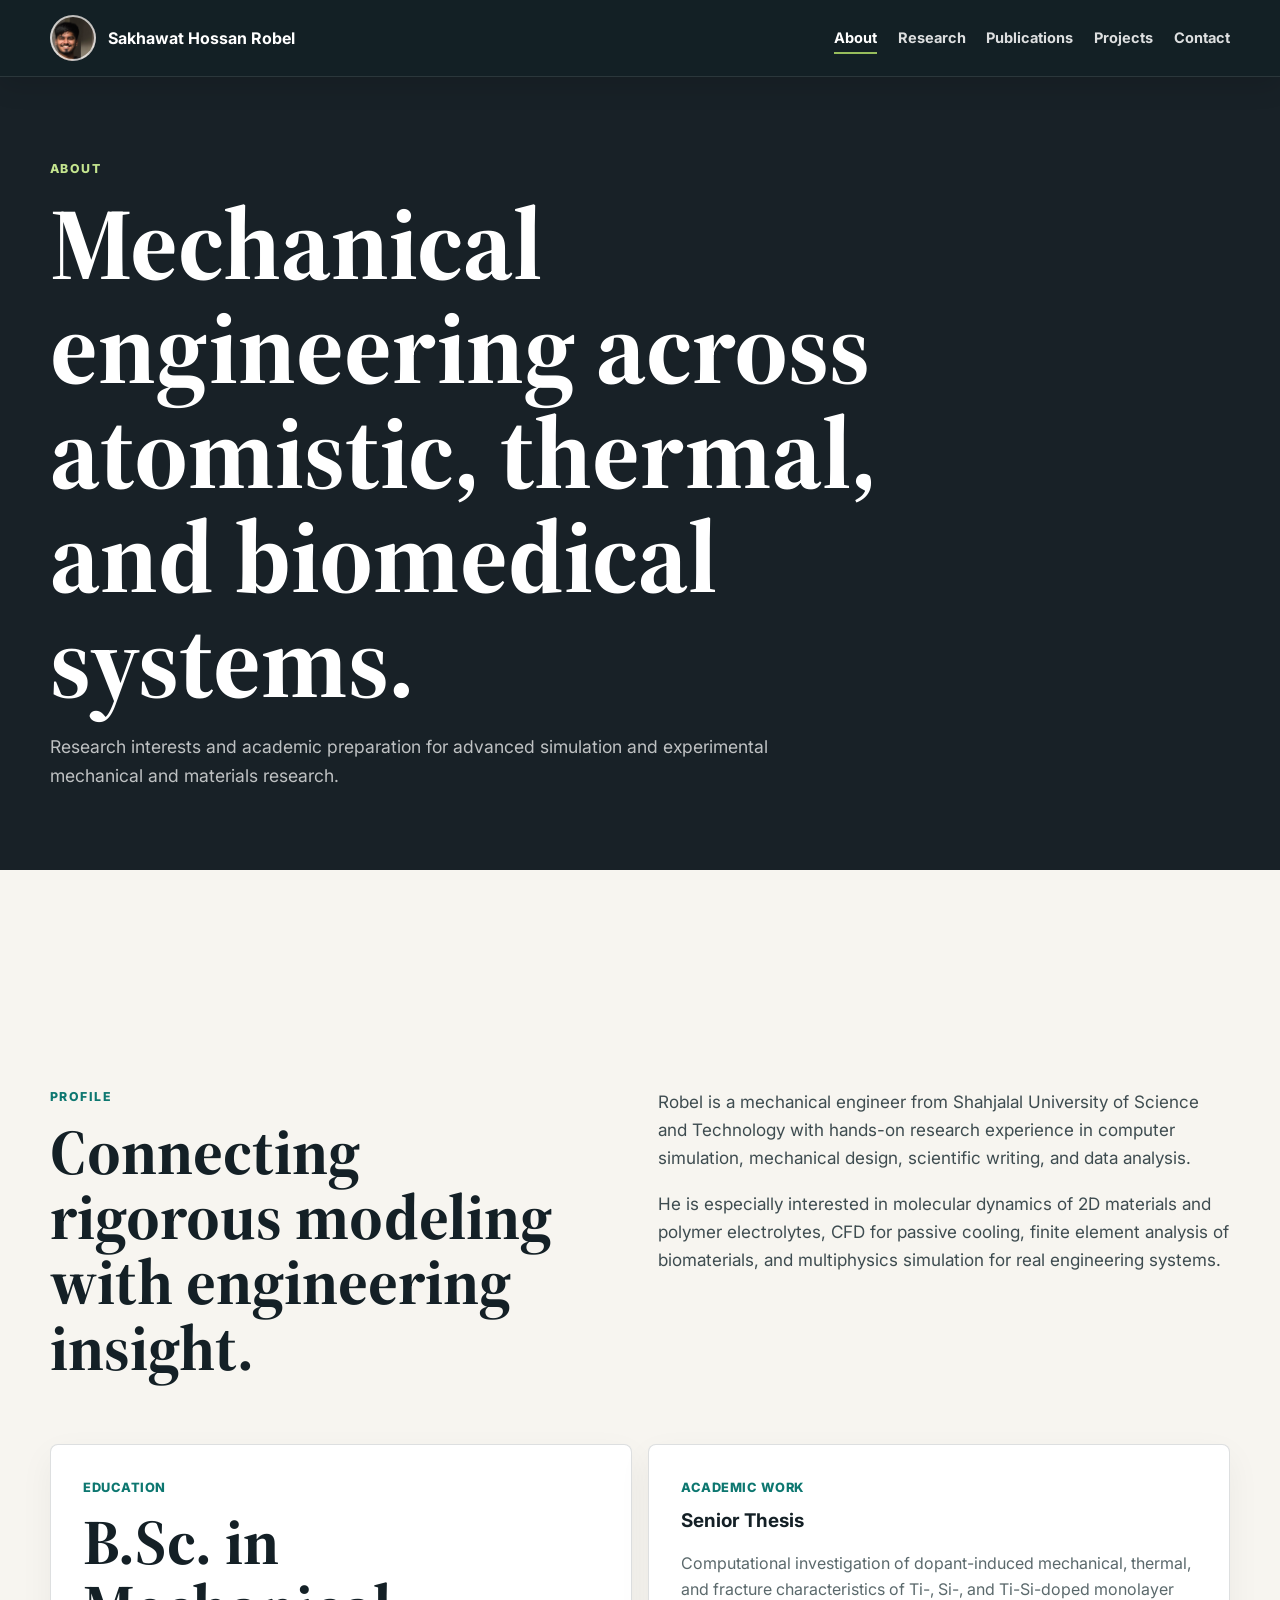
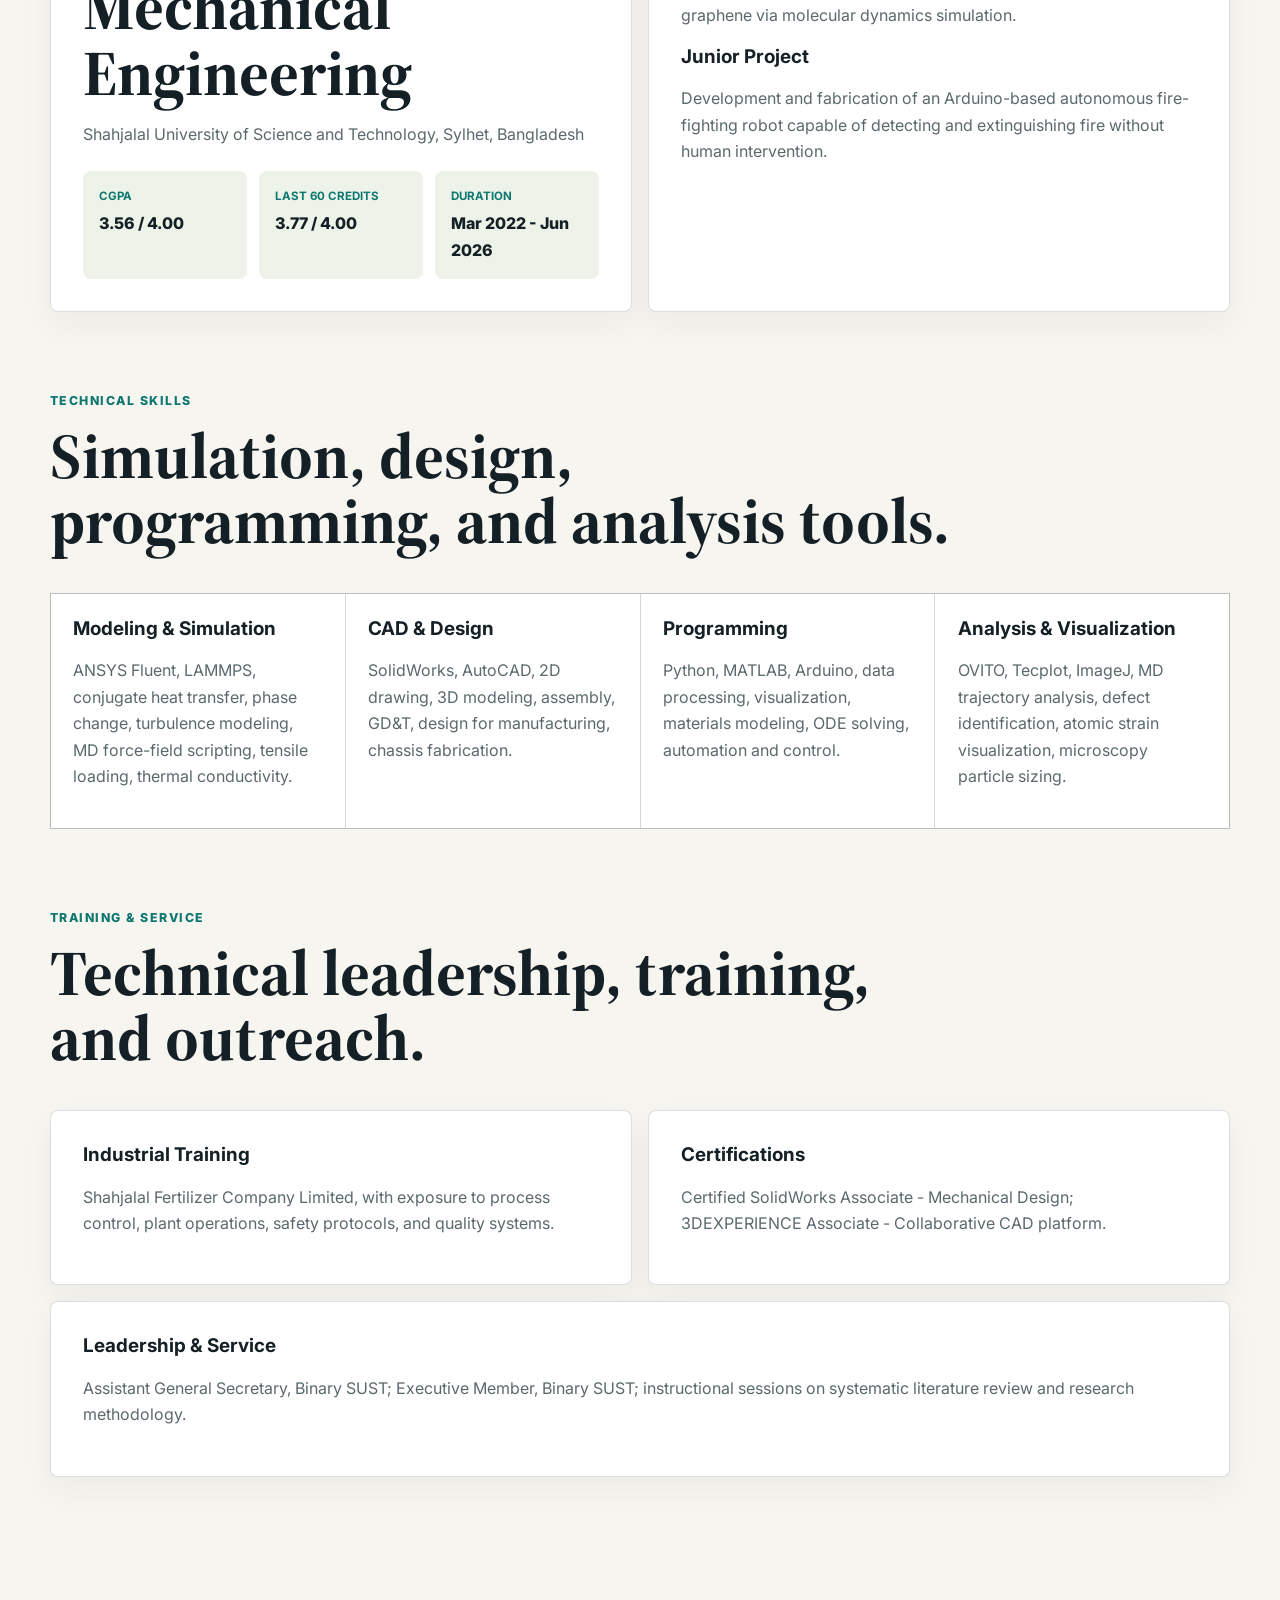
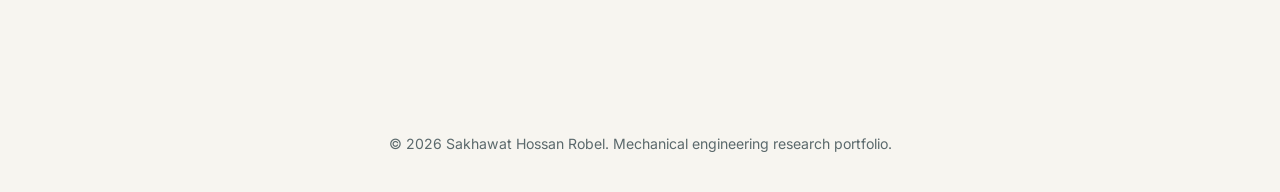
==== about.html @ 17342d73 "Add files via upload" ====
<!-- Portfolio website v1.1.0: about page begins. -->
<!DOCTYPE html><html lang="en"><head><meta charset="UTF-8"><meta name="viewport" content="width=device-width,initial-scale=1.0"><meta name="description" content="Education, research interests, skills, training, and service of mechanical engineer Sakhawat Hossan Robel."><title>About | Sakhawat Hossan Robel</title><link rel="preconnect" href="https://fonts.googleapis.com"><link rel="preconnect" href="https://fonts.gstatic.com" crossorigin><link href="https://fonts.googleapis.com/css2?family=Inter:wght@400;500;600;700;800&family=Source+Serif+4:opsz,wght@8..60,600;8..60,700&display=swap" rel="stylesheet"><link rel="stylesheet" href="styles.css?v=1.1.0"></head>
<body class="inner-page"><a class="skip-link" href="#main">Skip to content</a><header class="site-header" data-header><nav class="nav-shell" aria-label="Primary navigation"><a class="brand-mark" href="index.html"><img src="robel-photo.jpeg" alt=""><strong>Sakhawat Hossan Robel</strong></a><button class="nav-toggle" type="button" aria-expanded="false" aria-controls="primary-menu" data-nav-toggle aria-label="Open navigation"><span></span><span></span><span></span></button><div class="nav-links" id="primary-menu" data-nav-menu><a href="about.html" aria-current="page">About</a><a href="research.html">Research</a><a href="publications.html">Publications</a><a href="projects.html">Projects</a><a href="contact.html">Contact</a></div></nav></header>
<main id="main"><section class="page-hero"><div class="page-hero-inner"><p class="eyebrow light">About</p><h1>Mechanical engineering across atomistic, thermal, and biomedical systems.</h1><p>Research interests and academic preparation for advanced simulation and experimental mechanical and materials research.</p></div></section>
<section class="section"><div class="page-content">
  <div class="two-column reveal"><div><p class="eyebrow">Profile</p><h2>Connecting rigorous modeling with engineering insight.</h2></div><div class="prose"><p>Robel is a mechanical engineer from Shahjalal University of Science and Technology with hands-on research experience in computer simulation, mechanical design, scientific writing, and data analysis.</p><p>He is especially interested in molecular dynamics of 2D materials and polymer electrolytes, CFD for passive cooling, finite element analysis of biomaterials, and multiphysics simulation for real engineering systems.</p></div></div>
  <div class="detail-grid" style="margin-top:4rem"><article class="detail-card reveal"><span class="detail-kicker">Education</span><h2>B.Sc. in Mechanical Engineering</h2><p>Shahjalal University of Science and Technology, Sylhet, Bangladesh</p><div class="metric-grid"><div class="metric"><strong>CGPA</strong><span>3.56 / 4.00</span></div><div class="metric"><strong>Last 60 credits</strong><span>3.77 / 4.00</span></div><div class="metric"><strong>Duration</strong><span>Mar 2022 - Jun 2026</span></div></div></article><article class="detail-card reveal"><span class="detail-kicker">Academic work</span><h3>Senior Thesis</h3><p>Computational investigation of dopant-induced mechanical, thermal, and fracture characteristics of Ti-, Si-, and Ti-Si-doped monolayer graphene via molecular dynamics simulation.</p><h3>Junior Project</h3><p>Development and fabrication of an Arduino-based autonomous fire-fighting robot capable of detecting and extinguishing fire without human intervention.</p></article></div>
  <div class="section-heading reveal" style="margin-top:5rem"><p class="eyebrow">Technical skills</p><h2>Simulation, design, programming, and analysis tools.</h2></div><div class="tools-grid reveal"><div class="tool-group"><h3>Modeling &amp; Simulation</h3><p>ANSYS Fluent, LAMMPS, conjugate heat transfer, phase change, turbulence modeling, MD force-field scripting, tensile loading, thermal conductivity.</p></div><div class="tool-group"><h3>CAD &amp; Design</h3><p>SolidWorks, AutoCAD, 2D drawing, 3D modeling, assembly, GD&amp;T, design for manufacturing, chassis fabrication.</p></div><div class="tool-group"><h3>Programming</h3><p>Python, MATLAB, Arduino, data processing, visualization, materials modeling, ODE solving, automation and control.</p></div><div class="tool-group"><h3>Analysis &amp; Visualization</h3><p>OVITO, Tecplot, ImageJ, MD trajectory analysis, defect identification, atomic strain visualization, microscopy particle sizing.</p></div></div>
  <div class="section-heading reveal" style="margin-top:5rem"><p class="eyebrow">Training &amp; Service</p><h2>Technical leadership, training, and outreach.</h2></div><div class="detail-grid"><article class="detail-card reveal"><h3>Industrial Training</h3><p>Shahjalal Fertilizer Company Limited, with exposure to process control, plant operations, safety protocols, and quality systems.</p></article><article class="detail-card reveal"><h3>Certifications</h3><p>Certified SolidWorks Associate - Mechanical Design; 3DEXPERIENCE Associate - Collaborative CAD platform.</p></article><article class="detail-card wide-card reveal"><h3>Leadership &amp; Service</h3><p>Assistant General Secretary, Binary SUST; Executive Member, Binary SUST; instructional sessions on systematic literature review and research methodology.</p></article></div>
</div></section></main><footer class="site-footer"><p>© <span data-year></span> Sakhawat Hossan Robel. Mechanical engineering research portfolio.</p></footer><script src="script.js?v=1.1.0"></script></body></html>
<!-- Portfolio website v1.1.0: about page ends. -->
---- styles.css ----
/* Portfolio website v1.1.0: shared visual system begins. */
:root{--ink:#142026;--muted:#5b696c;--paper:#f7f5f0;--surface:#fff;--line:rgba(20,32,38,.14);--green:#97bd5c;--teal:#0d7770;--gold:#c58b2f;--charcoal:#182127;--radius:8px;--shadow:0 18px 48px rgba(20,32,38,.09);--content:1180px}
*{box-sizing:border-box}html{scroll-behavior:smooth}body{margin:0;color:var(--ink);background:var(--paper);font-family:"Inter",system-ui,sans-serif;line-height:1.65}img{display:block;max-width:100%}a{color:inherit;text-decoration:none}button{font:inherit}h1,h2{margin:0;font-family:"Source Serif 4",Georgia,serif;line-height:1.02;letter-spacing:0}h1{font-size:clamp(4rem,8.8vw,8.5rem)}h2{font-size:clamp(2.4rem,5vw,4.8rem)}h3{margin:0;font-size:1.18rem;line-height:1.3;letter-spacing:0}p{overflow-wrap:break-word}.skip-link{position:fixed;left:1rem;top:-5rem;z-index:100;padding:.75rem 1rem;color:#fff;background:var(--ink);border-radius:var(--radius)}.skip-link:focus{top:1rem}
.site-header{position:fixed;inset:0 0 auto;z-index:50;color:#fff;background:rgba(13,20,24,.38);border-bottom:1px solid rgba(255,255,255,.1);backdrop-filter:blur(10px);transition:background .3s ease,box-shadow .3s ease}.site-header.scrolled,.inner-page .site-header{background:rgba(20,32,38,.97);box-shadow:0 8px 28px rgba(0,0,0,.12)}.nav-shell{width:min(var(--content),calc(100% - 2rem));min-height:76px;margin:0 auto;display:flex;align-items:center;justify-content:space-between;gap:1rem}.brand-mark{display:inline-flex;align-items:center;gap:.75rem;min-width:0;font-weight:800}.brand-mark img{width:42px;height:42px;flex:0 0 42px;border:2px solid rgba(255,255,255,.7);border-radius:50%;object-fit:cover;object-position:67% 53%}.nav-links{display:flex;align-items:center;gap:1.3rem;font-size:.91rem;font-weight:700}.nav-links a{position:relative;padding:.55rem 0;color:rgba(255,255,255,.86)}.nav-links a::after{content:"";position:absolute;left:0;right:0;bottom:.28rem;height:2px;background:var(--green);transform:scaleX(0);transform-origin:left;transition:transform .22s ease}.nav-links a:hover::after,.nav-links a:focus-visible::after,.nav-links a[aria-current="page"]::after{transform:scaleX(1)}.nav-links a[aria-current="page"]{color:#fff}.nav-toggle{display:none;width:44px;height:44px;padding:.65rem;border:1px solid rgba(255,255,255,.35);border-radius:50%;background:rgba(255,255,255,.08)}.nav-toggle span{display:block;height:2px;margin:5px 0;background:#fff}
.home-hero{min-height:min(900px,94svh);position:relative;display:grid;align-items:end;overflow:hidden;color:#fff;background-color:var(--charcoal);background-image:linear-gradient(90deg,rgba(10,17,21,.97) 0%,rgba(10,17,21,.89) 42%,rgba(10,17,21,.35) 72%,rgba(10,17,21,.18) 100%),url("robel-photo.jpeg");background-size:cover;background-position:center 53%}.home-hero::after{content:"";position:absolute;inset:auto 0 0;height:28%;background:linear-gradient(transparent,rgba(8,15,18,.72));pointer-events:none}.home-hero-inner{position:relative;z-index:2;width:min(var(--content),calc(100% - 2rem));margin:0 auto;padding:9rem 0 2.2rem}.hero-copy-block{max-width:760px;animation:hero-enter .75s cubic-bezier(.2,.7,.2,1) both}.hero-summary{max-width:680px;margin:1.3rem 0 0;color:rgba(255,255,255,.84);font-size:clamp(1.05rem,1.6vw,1.3rem)}.hero-facts{width:min(850px,100%);display:grid;grid-template-columns:repeat(3,minmax(0,1fr));margin:clamp(2.4rem,7vh,5rem) 0 0;border-top:1px solid rgba(255,255,255,.24)}.hero-facts div{padding:1rem 1.4rem 0 0}.hero-facts dt{font-size:clamp(1rem,1.8vw,1.35rem);font-weight:800}.hero-facts dd{margin:.15rem 0 0;color:rgba(255,255,255,.64);font-size:.84rem}
.eyebrow{margin:0 0 .85rem;color:var(--teal);font-size:.77rem;line-height:1.4;font-weight:800;letter-spacing:.12em;text-transform:uppercase}.eyebrow.light{color:#c4e58f}.button-row{display:flex;flex-wrap:wrap;gap:.75rem;margin-top:1.7rem}.button{min-height:48px;display:inline-flex;align-items:center;justify-content:center;gap:.6rem;padding:.8rem 1.12rem;border:1px solid transparent;border-radius:var(--radius);font-weight:800;transition:transform .2s ease,box-shadow .2s ease,background .2s ease}.button:hover{transform:translateY(-2px)}.button.primary{color:#15200f;background:var(--green);box-shadow:0 10px 24px rgba(0,0,0,.16)}.button.primary:hover{background:#a8ca72}.button.ghost,.button.outline-light{color:#fff;border-color:rgba(255,255,255,.52);background:rgba(255,255,255,.07)}.button.ghost:hover,.button.outline-light:hover{background:rgba(255,255,255,.14)}.text-link{display:inline-flex;gap:.45rem;align-items:center;color:var(--teal);font-weight:800}.text-link span,.button span{transition:transform .2s ease}.text-link:hover span,.button:hover span{transform:translateX(4px)}
.section{padding:clamp(4.5rem,9vw,8rem) 1rem}.section-heading,.two-column,.focus-grid,.feature-grid,.publication-preview,.section-action,.page-content,.contact-cta-inner{width:min(var(--content),100%);margin-inline:auto}.section-heading{margin-bottom:2.5rem}.section-heading h2{max-width:900px}.two-column{display:grid;grid-template-columns:.95fr 1.05fr;gap:clamp(2rem,7vw,6rem);align-items:start}.prose{max-width:680px;color:#3e4c50;font-size:1.07rem}.prose p:first-child{margin-top:0}.focus-grid{display:grid;grid-template-columns:repeat(3,minmax(0,1fr));gap:1px;margin-top:4rem;background:var(--line);border:1px solid var(--line)}.focus-card{min-height:260px;padding:clamp(1.5rem,3vw,2.2rem);background:var(--surface);transition:transform .25s ease,box-shadow .25s ease}.focus-card:hover{position:relative;z-index:2;transform:translateY(-5px);box-shadow:var(--shadow)}.focus-card span,.card-label,.publication-type{display:inline-block;margin:0 0 1rem;color:var(--gold);font-size:.75rem;font-weight:800;letter-spacing:.08em;text-transform:uppercase}.focus-card p,.feature-card p,.publication-row p,.detail-card p,.detail-card li,.tool-group p{color:var(--muted)}
.dark-band{color:#fff;background:var(--charcoal)}.dark-band h2{color:#fff}.feature-grid{display:grid;grid-template-columns:repeat(3,minmax(0,1fr));gap:1rem}.feature-card{min-height:290px;padding:1.6rem;border:1px solid rgba(255,255,255,.14);border-radius:var(--radius);background:rgba(255,255,255,.04);transition:transform .25s ease,border-color .25s ease,background .25s ease}.feature-card:hover{transform:translateY(-5px);border-color:rgba(196,229,143,.55);background:rgba(255,255,255,.07)}.feature-card p{color:rgba(255,255,255,.68)}.feature-card .card-label{color:#c4e58f}.section-action{margin-top:2rem}.latest-section{background:#edf3e8}.publication-preview{border-top:1px solid var(--line)}.publication-row{display:grid;grid-template-columns:1fr auto;gap:2rem;align-items:center;padding:1.6rem 0;border-bottom:1px solid var(--line)}.publication-row h3{max-width:900px}.publication-row>a{color:var(--teal);font-weight:800}.latest-section>.text-link{width:min(var(--content),calc(100% - 2rem));margin:1.5rem auto 0;display:flex}.contact-cta{padding:clamp(4.5rem,8vw,7rem) 1rem;color:#fff;background:var(--teal)}.contact-cta-inner{max-width:980px}.contact-cta h2{max-width:950px}.site-footer{padding:1.45rem 1rem;text-align:center;color:var(--muted);background:var(--paper);font-size:.88rem}
.page-hero{padding:10rem 1rem 5rem;color:#fff;background:var(--charcoal)}.page-hero-inner{width:min(var(--content),100%);margin:0 auto}.page-hero h1{max-width:980px;font-size:clamp(3.6rem,8vw,7.2rem)}.page-hero p:last-child{max-width:720px;margin:1.2rem 0 0;color:rgba(255,255,255,.72);font-size:1.1rem}.page-content{padding:clamp(4rem,8vw,7rem) 0}.detail-grid{display:grid;grid-template-columns:repeat(2,minmax(0,1fr));gap:1rem}.detail-card{padding:clamp(1.4rem,3vw,2rem);border:1px solid var(--line);border-radius:var(--radius);background:var(--surface);box-shadow:0 12px 34px rgba(20,32,38,.05);transition:transform .25s ease,box-shadow .25s ease}.detail-card:hover{transform:translateY(-4px);box-shadow:var(--shadow)}.detail-card time,.detail-kicker{display:block;margin-bottom:.7rem;color:var(--teal);font-size:.8rem;font-weight:800;letter-spacing:.04em;text-transform:uppercase}.detail-card .meta{margin:.45rem 0 1rem;font-weight:700}.wide-card{grid-column:1/-1}.stack{display:grid;gap:1rem}.tools-grid{display:grid;grid-template-columns:repeat(4,minmax(0,1fr));gap:1px;background:var(--line);border:1px solid var(--line)}.tool-group{padding:1.4rem;background:var(--surface)}.metric-grid{display:grid;grid-template-columns:repeat(3,minmax(0,1fr));gap:.75rem;margin-top:1.5rem}.metric{padding:1rem;background:#edf3e8;border-radius:var(--radius)}.metric strong,.metric span{display:block}.metric strong{color:var(--teal);font-size:.72rem;text-transform:uppercase}.metric span{margin-top:.25rem;font-weight:800}
.filter-bar{display:flex;flex-wrap:wrap;gap:.6rem;margin-bottom:1.5rem}.filter{min-height:42px;padding:.55rem 1rem;border:1px solid var(--line);border-radius:999px;color:var(--ink);background:#fff;font-weight:800;cursor:pointer;transition:color .2s ease,background .2s ease}.filter.active{color:#fff;background:var(--ink)}.publication-list{display:grid;gap:1rem}.publication{padding:1.5rem;border:1px solid var(--line);border-radius:var(--radius);background:#fff;box-shadow:0 12px 32px rgba(20,32,38,.05)}.publication.is-hidden{display:none}.publication h3{font-size:1.22rem}.publication p{color:var(--muted)}.publication a{color:var(--teal);font-weight:800}.contact-layout{display:grid;grid-template-columns:1fr .8fr;gap:clamp(2rem,7vw,6rem)}.contact-panel{padding:clamp(1.5rem,4vw,2.5rem);color:#fff;background:var(--teal);border-radius:var(--radius)}.contact-panel a{display:inline-block;font-weight:800;overflow-wrap:anywhere}.contact-panel p{color:rgba(255,255,255,.76)}
.reveal{transform:translateY(16px);transition:transform .65s cubic-bezier(.2,.7,.2,1)}.reveal.is-visible{transform:translateY(0)}@keyframes hero-enter{from{opacity:0;transform:translateY(18px)}to{opacity:1;transform:none}}
@media(max-width:900px){.nav-toggle{display:block}.nav-links{position:fixed;left:1rem;right:1rem;top:76px;display:none;flex-direction:column;align-items:stretch;gap:0;padding:.75rem;color:var(--ink);background:#fff;border-radius:var(--radius);box-shadow:var(--shadow)}.nav-links.open{display:flex}.nav-links a{padding:.8rem;color:var(--ink)}.two-column,.contact-layout{grid-template-columns:1fr}.focus-grid,.feature-grid{grid-template-columns:1fr}.focus-card{min-height:0}.detail-grid{grid-template-columns:1fr}.wide-card{grid-column:auto}.tools-grid{grid-template-columns:repeat(2,minmax(0,1fr))}.home-hero{background-image:linear-gradient(90deg,rgba(10,17,21,.96),rgba(10,17,21,.72)),url("robel-photo.jpeg");background-position:64% 53%}}
@media(max-width:620px){.brand-mark strong{max-width:190px;line-height:1.15}.home-hero{min-height:820px;background-position:61% center}.home-hero-inner{padding-top:8rem}.hero-facts{grid-template-columns:1fr;gap:.7rem}.hero-facts div{padding-top:.7rem}.publication-row{grid-template-columns:1fr;gap:.7rem}.tools-grid,.metric-grid{grid-template-columns:1fr}h1{font-size:clamp(3.4rem,18vw,5.2rem)}h2{font-size:clamp(2.2rem,12vw,3.5rem)}}
@media(prefers-reduced-motion:reduce){html{scroll-behavior:auto}*,*::before,*::after{animation-duration:.01ms!important;animation-iteration-count:1!important;transition-duration:.01ms!important}.reveal{transform:none}}
.brand-mark img{display:none}.brand-mark::before{content:"";width:42px;height:42px;flex:0 0 42px;border:2px solid rgba(255,255,255,.7);border-radius:50%;background-image:url("robel-photo.jpeg");background-repeat:no-repeat;background-size:420%;background-position:68% 40%}
/* Portfolio website v1.1.0: shared visual system ends. */
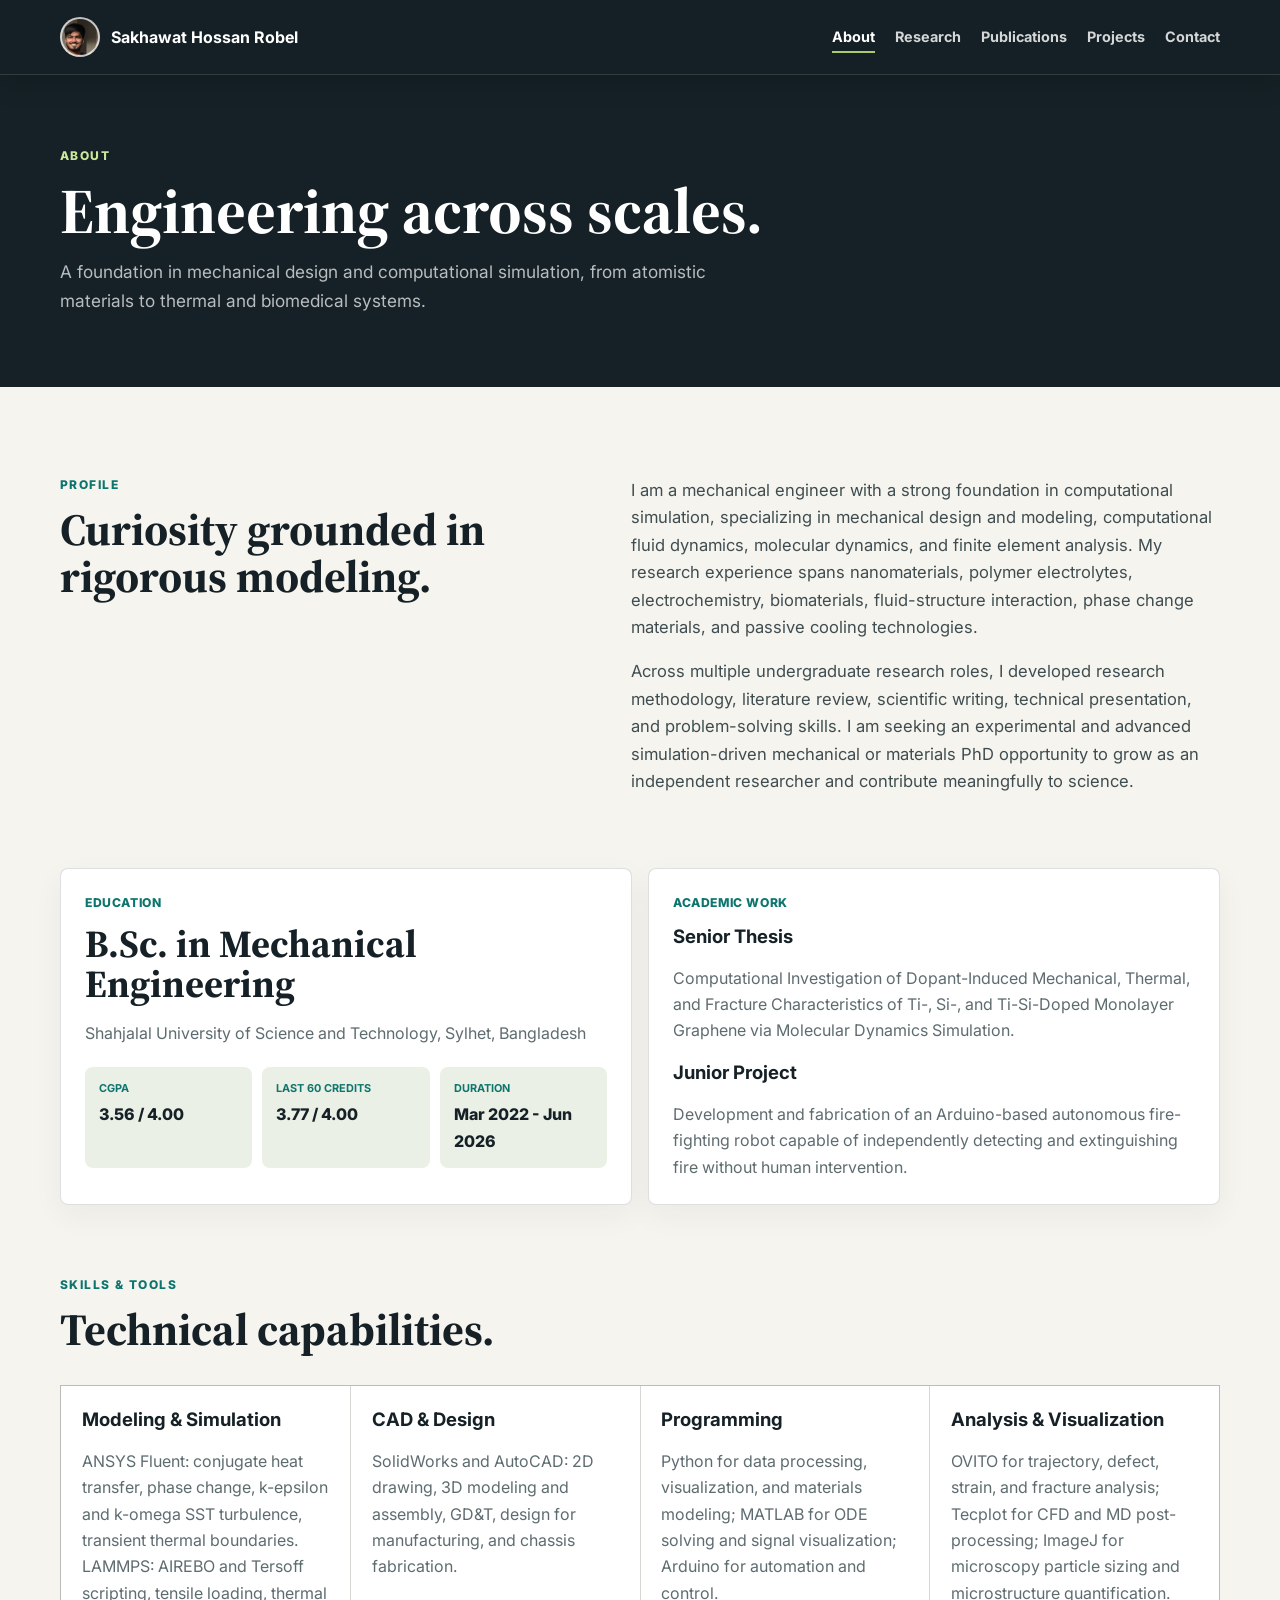
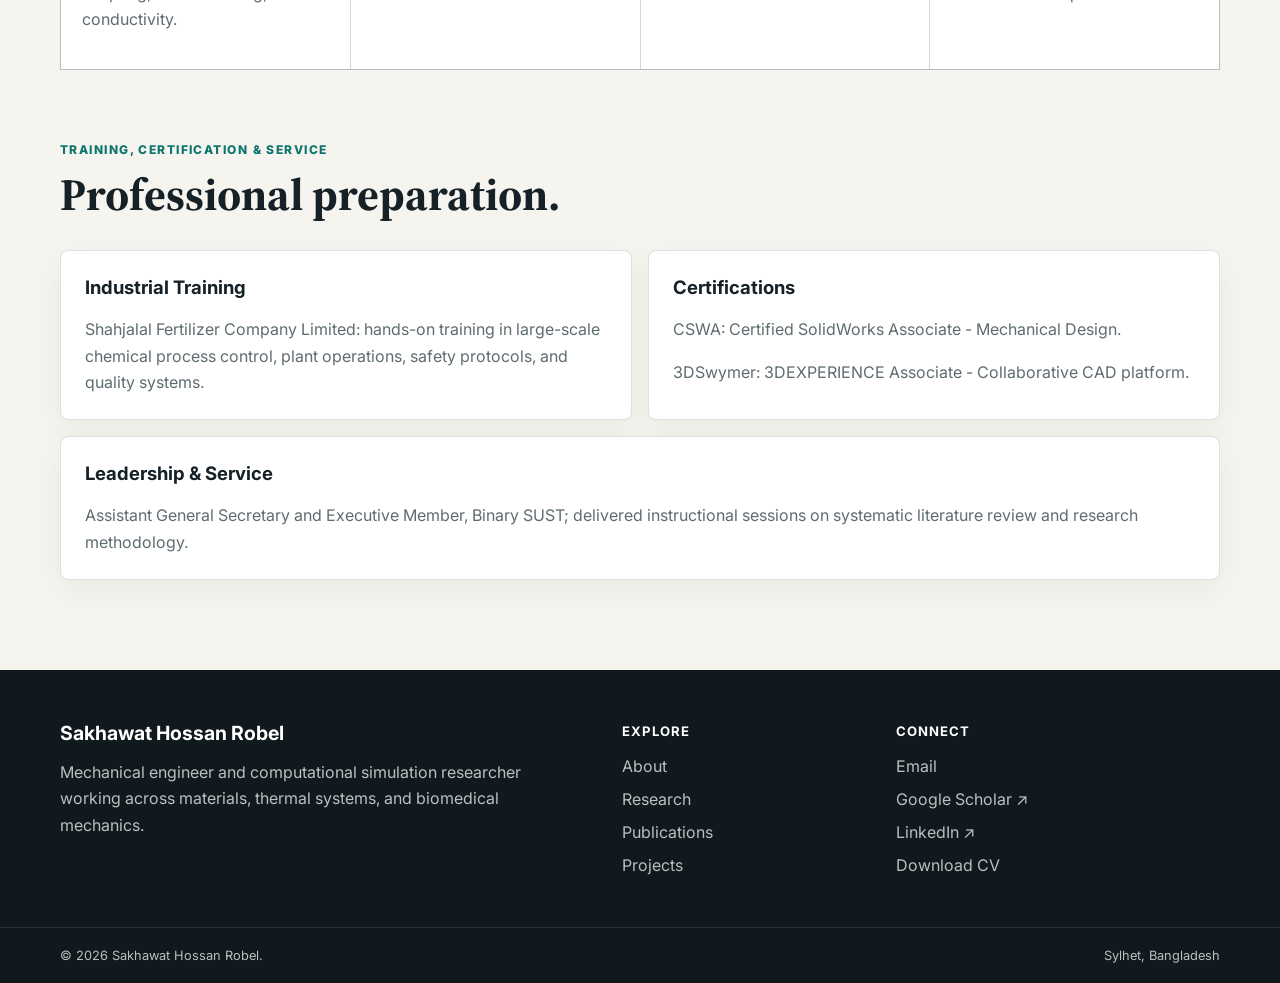
==== commit c603c4b6: "Add files via upload" ====
--- a/about.html
+++ b/about.html
@@ -1,11 +1,10 @@
-<!-- Portfolio website v1.1.0: about page begins. -->
-<!DOCTYPE html><html lang="en"><head><meta charset="UTF-8"><meta name="viewport" content="width=device-width,initial-scale=1.0"><meta name="description" content="Education, research interests, skills, training, and service of mechanical engineer Sakhawat Hossan Robel."><title>About | Sakhawat Hossan Robel</title><link rel="preconnect" href="https://fonts.googleapis.com"><link rel="preconnect" href="https://fonts.gstatic.com" crossorigin><link href="https://fonts.googleapis.com/css2?family=Inter:wght@400;500;600;700;800&family=Source+Serif+4:opsz,wght@8..60,600;8..60,700&display=swap" rel="stylesheet"><link rel="stylesheet" href="styles.css?v=1.1.0"></head>
-<body class="inner-page"><a class="skip-link" href="#main">Skip to content</a><header class="site-header" data-header><nav class="nav-shell" aria-label="Primary navigation"><a class="brand-mark" href="index.html"><img src="robel-photo.jpeg" alt=""><strong>Sakhawat Hossan Robel</strong></a><button class="nav-toggle" type="button" aria-expanded="false" aria-controls="primary-menu" data-nav-toggle aria-label="Open navigation"><span></span><span></span><span></span></button><div class="nav-links" id="primary-menu" data-nav-menu><a href="about.html" aria-current="page">About</a><a href="research.html">Research</a><a href="publications.html">Publications</a><a href="projects.html">Projects</a><a href="contact.html">Contact</a></div></nav></header>
-<main id="main"><section class="page-hero"><div class="page-hero-inner"><p class="eyebrow light">About</p><h1>Mechanical engineering across atomistic, thermal, and biomedical systems.</h1><p>Research interests and academic preparation for advanced simulation and experimental mechanical and materials research.</p></div></section>
-<section class="section"><div class="page-content">
-  <div class="two-column reveal"><div><p class="eyebrow">Profile</p><h2>Connecting rigorous modeling with engineering insight.</h2></div><div class="prose"><p>Robel is a mechanical engineer from Shahjalal University of Science and Technology with hands-on research experience in computer simulation, mechanical design, scientific writing, and data analysis.</p><p>He is especially interested in molecular dynamics of 2D materials and polymer electrolytes, CFD for passive cooling, finite element analysis of biomaterials, and multiphysics simulation for real engineering systems.</p></div></div>
-  <div class="detail-grid" style="margin-top:4rem"><article class="detail-card reveal"><span class="detail-kicker">Education</span><h2>B.Sc. in Mechanical Engineering</h2><p>Shahjalal University of Science and Technology, Sylhet, Bangladesh</p><div class="metric-grid"><div class="metric"><strong>CGPA</strong><span>3.56 / 4.00</span></div><div class="metric"><strong>Last 60 credits</strong><span>3.77 / 4.00</span></div><div class="metric"><strong>Duration</strong><span>Mar 2022 - Jun 2026</span></div></div></article><article class="detail-card reveal"><span class="detail-kicker">Academic work</span><h3>Senior Thesis</h3><p>Computational investigation of dopant-induced mechanical, thermal, and fracture characteristics of Ti-, Si-, and Ti-Si-doped monolayer graphene via molecular dynamics simulation.</p><h3>Junior Project</h3><p>Development and fabrication of an Arduino-based autonomous fire-fighting robot capable of detecting and extinguishing fire without human intervention.</p></article></div>
-  <div class="section-heading reveal" style="margin-top:5rem"><p class="eyebrow">Technical skills</p><h2>Simulation, design, programming, and analysis tools.</h2></div><div class="tools-grid reveal"><div class="tool-group"><h3>Modeling &amp; Simulation</h3><p>ANSYS Fluent, LAMMPS, conjugate heat transfer, phase change, turbulence modeling, MD force-field scripting, tensile loading, thermal conductivity.</p></div><div class="tool-group"><h3>CAD &amp; Design</h3><p>SolidWorks, AutoCAD, 2D drawing, 3D modeling, assembly, GD&amp;T, design for manufacturing, chassis fabrication.</p></div><div class="tool-group"><h3>Programming</h3><p>Python, MATLAB, Arduino, data processing, visualization, materials modeling, ODE solving, automation and control.</p></div><div class="tool-group"><h3>Analysis &amp; Visualization</h3><p>OVITO, Tecplot, ImageJ, MD trajectory analysis, defect identification, atomic strain visualization, microscopy particle sizing.</p></div></div>
-  <div class="section-heading reveal" style="margin-top:5rem"><p class="eyebrow">Training &amp; Service</p><h2>Technical leadership, training, and outreach.</h2></div><div class="detail-grid"><article class="detail-card reveal"><h3>Industrial Training</h3><p>Shahjalal Fertilizer Company Limited, with exposure to process control, plant operations, safety protocols, and quality systems.</p></article><article class="detail-card reveal"><h3>Certifications</h3><p>Certified SolidWorks Associate - Mechanical Design; 3DEXPERIENCE Associate - Collaborative CAD platform.</p></article><article class="detail-card wide-card reveal"><h3>Leadership &amp; Service</h3><p>Assistant General Secretary, Binary SUST; Executive Member, Binary SUST; instructional sessions on systematic literature review and research methodology.</p></article></div>
-</div></section></main><footer class="site-footer"><p>© <span data-year></span> Sakhawat Hossan Robel. Mechanical engineering research portfolio.</p></footer><script src="script.js?v=1.1.0"></script></body></html>
-<!-- Portfolio website v1.1.0: about page ends. -->
+<!-- Portfolio website v1.2.0: about page begins. -->
+<!DOCTYPE html><html lang="en"><head><meta charset="UTF-8"><meta name="viewport" content="width=device-width,initial-scale=1.0"><meta name="description" content="Education, research profile, skills, training, and certifications of Sakhawat Hossan Robel."><title>About | Sakhawat Hossan Robel</title><link rel="preconnect" href="https://fonts.googleapis.com"><link rel="preconnect" href="https://fonts.gstatic.com" crossorigin><link href="https://fonts.googleapis.com/css2?family=Inter:wght@400;500;600;700;800&family=Source+Serif+4:opsz,wght@8..60,600;8..60,700&display=swap" rel="stylesheet"><link rel="stylesheet" href="styles.css?v=1.2.0"></head>
+<body class="inner-page"><a class="skip-link" href="#main">Skip to content</a><header class="site-header" data-header><nav class="nav-shell" aria-label="Primary navigation"><a class="brand-mark" href="index.html"><span class="brand-avatar" aria-hidden="true"></span><strong>Sakhawat Hossan Robel</strong></a><button class="nav-toggle" type="button" aria-expanded="false" aria-controls="primary-menu" data-nav-toggle aria-label="Open navigation"><span></span><span></span><span></span></button><div class="nav-links" id="primary-menu" data-nav-menu><a href="about.html" aria-current="page">About</a><a href="research.html">Research</a><a href="publications.html">Publications</a><a href="projects.html">Projects</a><a href="contact.html">Contact</a></div></nav></header>
+<main id="main"><section class="page-hero"><div class="page-hero-inner hero-animate"><p class="eyebrow light">About</p><h1>Engineering across scales.</h1><p class="lead">A foundation in mechanical design and computational simulation, from atomistic materials to thermal and biomedical systems.</p></div></section>
+<section class="section"><div class="container"><div class="split-intro reveal"><div><p class="eyebrow">Profile</p><h2>Curiosity grounded in rigorous modeling.</h2></div><div class="prose"><p>I am a mechanical engineer with a strong foundation in computational simulation, specializing in mechanical design and modeling, computational fluid dynamics, molecular dynamics, and finite element analysis. My research experience spans nanomaterials, polymer electrolytes, electrochemistry, biomaterials, fluid-structure interaction, phase change materials, and passive cooling technologies.</p><p>Across multiple undergraduate research roles, I developed research methodology, literature review, scientific writing, technical presentation, and problem-solving skills. I am seeking an experimental and advanced simulation-driven mechanical or materials PhD opportunity to grow as an independent researcher and contribute meaningfully to science.</p></div></div>
+<div class="detail-grid" style="margin-top:3.5rem"><article class="detail-card reveal"><span class="detail-kicker">Education</span><h2 style="font-size:clamp(2rem,3vw,2.8rem)">B.Sc. in Mechanical Engineering</h2><p>Shahjalal University of Science and Technology, Sylhet, Bangladesh</p><div class="metric-grid"><div class="metric"><strong>CGPA</strong><span>3.56 / 4.00</span></div><div class="metric"><strong>Last 60 credits</strong><span>3.77 / 4.00</span></div><div class="metric"><strong>Duration</strong><span>Mar 2022 - Jun 2026</span></div></div></article><article class="detail-card reveal"><span class="detail-kicker">Academic work</span><h3>Senior Thesis</h3><p>Computational Investigation of Dopant-Induced Mechanical, Thermal, and Fracture Characteristics of Ti-, Si-, and Ti-Si-Doped Monolayer Graphene via Molecular Dynamics Simulation.</p><h3>Junior Project</h3><p>Development and fabrication of an Arduino-based autonomous fire-fighting robot capable of independently detecting and extinguishing fire without human intervention.</p></article></div>
+<div class="section-heading reveal" style="margin-top:4.5rem"><p class="eyebrow">Skills &amp; tools</p><h2>Technical capabilities.</h2></div><div class="tools-grid reveal"><div class="tool-card"><h3>Modeling &amp; Simulation</h3><p>ANSYS Fluent: conjugate heat transfer, phase change, k-epsilon and k-omega SST turbulence, transient thermal boundaries. LAMMPS: AIREBO and Tersoff scripting, tensile loading, thermal conductivity.</p></div><div class="tool-card"><h3>CAD &amp; Design</h3><p>SolidWorks and AutoCAD: 2D drawing, 3D modeling and assembly, GD&amp;T, design for manufacturing, and chassis fabrication.</p></div><div class="tool-card"><h3>Programming</h3><p>Python for data processing, visualization, and materials modeling; MATLAB for ODE solving and signal visualization; Arduino for automation and control.</p></div><div class="tool-card"><h3>Analysis &amp; Visualization</h3><p>OVITO for trajectory, defect, strain, and fracture analysis; Tecplot for CFD and MD post-processing; ImageJ for microscopy particle sizing and microstructure quantification.</p></div></div>
+<div class="section-heading reveal" style="margin-top:4.5rem"><p class="eyebrow">Training, certification &amp; service</p><h2>Professional preparation.</h2></div><div class="detail-grid"><article class="detail-card reveal"><h3>Industrial Training</h3><p>Shahjalal Fertilizer Company Limited: hands-on training in large-scale chemical process control, plant operations, safety protocols, and quality systems.</p></article><article class="detail-card reveal"><h3>Certifications</h3><p>CSWA: Certified SolidWorks Associate - Mechanical Design.</p><p>3DSwymer: 3DEXPERIENCE Associate - Collaborative CAD platform.</p></article><article class="detail-card wide-card reveal"><h3>Leadership &amp; Service</h3><p>Assistant General Secretary and Executive Member, Binary SUST; delivered instructional sessions on systematic literature review and research methodology.</p></article></div></div></section></main>
+<footer class="site-footer"><div class="footer-main"><div class="footer-brand"><h2>Sakhawat Hossan Robel</h2><p>Mechanical engineer and computational simulation researcher working across materials, thermal systems, and biomedical mechanics.</p></div><div class="footer-column"><h3>Explore</h3><a href="about.html">About</a><a href="research.html">Research</a><a href="publications.html">Publications</a><a href="projects.html">Projects</a></div><div class="footer-column"><h3>Connect</h3><a href="mailto:sakhawathossanrobel@gmail.com">Email</a><a href="https://scholar.google.com/citations?hl=en&amp;user=4PLuLYYAAAAJ" target="_blank" rel="noopener">Google Scholar ↗</a><a href="https://www.linkedin.com/in/sakhawat-hossan-robel-b72205234" target="_blank" rel="noopener">LinkedIn ↗</a><a href="cv.pdf" download>Download CV</a></div></div><div class="footer-bottom"><div class="footer-bottom-inner"><p>© <span data-year></span> Sakhawat Hossan Robel.</p><p>Sylhet, Bangladesh</p></div></div></footer><script src="script.js?v=1.2.0"></script></body></html>
+<!-- Portfolio website v1.2.0: about page ends. -->
--- a/styles.css
+++ b/styles.css
@@ -1,16 +1,234 @@
-/* Portfolio website v1.1.0: shared visual system begins. */
-:root{--ink:#142026;--muted:#5b696c;--paper:#f7f5f0;--surface:#fff;--line:rgba(20,32,38,.14);--green:#97bd5c;--teal:#0d7770;--gold:#c58b2f;--charcoal:#182127;--radius:8px;--shadow:0 18px 48px rgba(20,32,38,.09);--content:1180px}
-*{box-sizing:border-box}html{scroll-behavior:smooth}body{margin:0;color:var(--ink);background:var(--paper);font-family:"Inter",system-ui,sans-serif;line-height:1.65}img{display:block;max-width:100%}a{color:inherit;text-decoration:none}button{font:inherit}h1,h2{margin:0;font-family:"Source Serif 4",Georgia,serif;line-height:1.02;letter-spacing:0}h1{font-size:clamp(4rem,8.8vw,8.5rem)}h2{font-size:clamp(2.4rem,5vw,4.8rem)}h3{margin:0;font-size:1.18rem;line-height:1.3;letter-spacing:0}p{overflow-wrap:break-word}.skip-link{position:fixed;left:1rem;top:-5rem;z-index:100;padding:.75rem 1rem;color:#fff;background:var(--ink);border-radius:var(--radius)}.skip-link:focus{top:1rem}
-.site-header{position:fixed;inset:0 0 auto;z-index:50;color:#fff;background:rgba(13,20,24,.38);border-bottom:1px solid rgba(255,255,255,.1);backdrop-filter:blur(10px);transition:background .3s ease,box-shadow .3s ease}.site-header.scrolled,.inner-page .site-header{background:rgba(20,32,38,.97);box-shadow:0 8px 28px rgba(0,0,0,.12)}.nav-shell{width:min(var(--content),calc(100% - 2rem));min-height:76px;margin:0 auto;display:flex;align-items:center;justify-content:space-between;gap:1rem}.brand-mark{display:inline-flex;align-items:center;gap:.75rem;min-width:0;font-weight:800}.brand-mark img{width:42px;height:42px;flex:0 0 42px;border:2px solid rgba(255,255,255,.7);border-radius:50%;object-fit:cover;object-position:67% 53%}.nav-links{display:flex;align-items:center;gap:1.3rem;font-size:.91rem;font-weight:700}.nav-links a{position:relative;padding:.55rem 0;color:rgba(255,255,255,.86)}.nav-links a::after{content:"";position:absolute;left:0;right:0;bottom:.28rem;height:2px;background:var(--green);transform:scaleX(0);transform-origin:left;transition:transform .22s ease}.nav-links a:hover::after,.nav-links a:focus-visible::after,.nav-links a[aria-current="page"]::after{transform:scaleX(1)}.nav-links a[aria-current="page"]{color:#fff}.nav-toggle{display:none;width:44px;height:44px;padding:.65rem;border:1px solid rgba(255,255,255,.35);border-radius:50%;background:rgba(255,255,255,.08)}.nav-toggle span{display:block;height:2px;margin:5px 0;background:#fff}
-.home-hero{min-height:min(900px,94svh);position:relative;display:grid;align-items:end;overflow:hidden;color:#fff;background-color:var(--charcoal);background-image:linear-gradient(90deg,rgba(10,17,21,.97) 0%,rgba(10,17,21,.89) 42%,rgba(10,17,21,.35) 72%,rgba(10,17,21,.18) 100%),url("robel-photo.jpeg");background-size:cover;background-position:center 53%}.home-hero::after{content:"";position:absolute;inset:auto 0 0;height:28%;background:linear-gradient(transparent,rgba(8,15,18,.72));pointer-events:none}.home-hero-inner{position:relative;z-index:2;width:min(var(--content),calc(100% - 2rem));margin:0 auto;padding:9rem 0 2.2rem}.hero-copy-block{max-width:760px;animation:hero-enter .75s cubic-bezier(.2,.7,.2,1) both}.hero-summary{max-width:680px;margin:1.3rem 0 0;color:rgba(255,255,255,.84);font-size:clamp(1.05rem,1.6vw,1.3rem)}.hero-facts{width:min(850px,100%);display:grid;grid-template-columns:repeat(3,minmax(0,1fr));margin:clamp(2.4rem,7vh,5rem) 0 0;border-top:1px solid rgba(255,255,255,.24)}.hero-facts div{padding:1rem 1.4rem 0 0}.hero-facts dt{font-size:clamp(1rem,1.8vw,1.35rem);font-weight:800}.hero-facts dd{margin:.15rem 0 0;color:rgba(255,255,255,.64);font-size:.84rem}
-.eyebrow{margin:0 0 .85rem;color:var(--teal);font-size:.77rem;line-height:1.4;font-weight:800;letter-spacing:.12em;text-transform:uppercase}.eyebrow.light{color:#c4e58f}.button-row{display:flex;flex-wrap:wrap;gap:.75rem;margin-top:1.7rem}.button{min-height:48px;display:inline-flex;align-items:center;justify-content:center;gap:.6rem;padding:.8rem 1.12rem;border:1px solid transparent;border-radius:var(--radius);font-weight:800;transition:transform .2s ease,box-shadow .2s ease,background .2s ease}.button:hover{transform:translateY(-2px)}.button.primary{color:#15200f;background:var(--green);box-shadow:0 10px 24px rgba(0,0,0,.16)}.button.primary:hover{background:#a8ca72}.button.ghost,.button.outline-light{color:#fff;border-color:rgba(255,255,255,.52);background:rgba(255,255,255,.07)}.button.ghost:hover,.button.outline-light:hover{background:rgba(255,255,255,.14)}.text-link{display:inline-flex;gap:.45rem;align-items:center;color:var(--teal);font-weight:800}.text-link span,.button span{transition:transform .2s ease}.text-link:hover span,.button:hover span{transform:translateX(4px)}
-.section{padding:clamp(4.5rem,9vw,8rem) 1rem}.section-heading,.two-column,.focus-grid,.feature-grid,.publication-preview,.section-action,.page-content,.contact-cta-inner{width:min(var(--content),100%);margin-inline:auto}.section-heading{margin-bottom:2.5rem}.section-heading h2{max-width:900px}.two-column{display:grid;grid-template-columns:.95fr 1.05fr;gap:clamp(2rem,7vw,6rem);align-items:start}.prose{max-width:680px;color:#3e4c50;font-size:1.07rem}.prose p:first-child{margin-top:0}.focus-grid{display:grid;grid-template-columns:repeat(3,minmax(0,1fr));gap:1px;margin-top:4rem;background:var(--line);border:1px solid var(--line)}.focus-card{min-height:260px;padding:clamp(1.5rem,3vw,2.2rem);background:var(--surface);transition:transform .25s ease,box-shadow .25s ease}.focus-card:hover{position:relative;z-index:2;transform:translateY(-5px);box-shadow:var(--shadow)}.focus-card span,.card-label,.publication-type{display:inline-block;margin:0 0 1rem;color:var(--gold);font-size:.75rem;font-weight:800;letter-spacing:.08em;text-transform:uppercase}.focus-card p,.feature-card p,.publication-row p,.detail-card p,.detail-card li,.tool-group p{color:var(--muted)}
-.dark-band{color:#fff;background:var(--charcoal)}.dark-band h2{color:#fff}.feature-grid{display:grid;grid-template-columns:repeat(3,minmax(0,1fr));gap:1rem}.feature-card{min-height:290px;padding:1.6rem;border:1px solid rgba(255,255,255,.14);border-radius:var(--radius);background:rgba(255,255,255,.04);transition:transform .25s ease,border-color .25s ease,background .25s ease}.feature-card:hover{transform:translateY(-5px);border-color:rgba(196,229,143,.55);background:rgba(255,255,255,.07)}.feature-card p{color:rgba(255,255,255,.68)}.feature-card .card-label{color:#c4e58f}.section-action{margin-top:2rem}.latest-section{background:#edf3e8}.publication-preview{border-top:1px solid var(--line)}.publication-row{display:grid;grid-template-columns:1fr auto;gap:2rem;align-items:center;padding:1.6rem 0;border-bottom:1px solid var(--line)}.publication-row h3{max-width:900px}.publication-row>a{color:var(--teal);font-weight:800}.latest-section>.text-link{width:min(var(--content),calc(100% - 2rem));margin:1.5rem auto 0;display:flex}.contact-cta{padding:clamp(4.5rem,8vw,7rem) 1rem;color:#fff;background:var(--teal)}.contact-cta-inner{max-width:980px}.contact-cta h2{max-width:950px}.site-footer{padding:1.45rem 1rem;text-align:center;color:var(--muted);background:var(--paper);font-size:.88rem}
-.page-hero{padding:10rem 1rem 5rem;color:#fff;background:var(--charcoal)}.page-hero-inner{width:min(var(--content),100%);margin:0 auto}.page-hero h1{max-width:980px;font-size:clamp(3.6rem,8vw,7.2rem)}.page-hero p:last-child{max-width:720px;margin:1.2rem 0 0;color:rgba(255,255,255,.72);font-size:1.1rem}.page-content{padding:clamp(4rem,8vw,7rem) 0}.detail-grid{display:grid;grid-template-columns:repeat(2,minmax(0,1fr));gap:1rem}.detail-card{padding:clamp(1.4rem,3vw,2rem);border:1px solid var(--line);border-radius:var(--radius);background:var(--surface);box-shadow:0 12px 34px rgba(20,32,38,.05);transition:transform .25s ease,box-shadow .25s ease}.detail-card:hover{transform:translateY(-4px);box-shadow:var(--shadow)}.detail-card time,.detail-kicker{display:block;margin-bottom:.7rem;color:var(--teal);font-size:.8rem;font-weight:800;letter-spacing:.04em;text-transform:uppercase}.detail-card .meta{margin:.45rem 0 1rem;font-weight:700}.wide-card{grid-column:1/-1}.stack{display:grid;gap:1rem}.tools-grid{display:grid;grid-template-columns:repeat(4,minmax(0,1fr));gap:1px;background:var(--line);border:1px solid var(--line)}.tool-group{padding:1.4rem;background:var(--surface)}.metric-grid{display:grid;grid-template-columns:repeat(3,minmax(0,1fr));gap:.75rem;margin-top:1.5rem}.metric{padding:1rem;background:#edf3e8;border-radius:var(--radius)}.metric strong,.metric span{display:block}.metric strong{color:var(--teal);font-size:.72rem;text-transform:uppercase}.metric span{margin-top:.25rem;font-weight:800}
-.filter-bar{display:flex;flex-wrap:wrap;gap:.6rem;margin-bottom:1.5rem}.filter{min-height:42px;padding:.55rem 1rem;border:1px solid var(--line);border-radius:999px;color:var(--ink);background:#fff;font-weight:800;cursor:pointer;transition:color .2s ease,background .2s ease}.filter.active{color:#fff;background:var(--ink)}.publication-list{display:grid;gap:1rem}.publication{padding:1.5rem;border:1px solid var(--line);border-radius:var(--radius);background:#fff;box-shadow:0 12px 32px rgba(20,32,38,.05)}.publication.is-hidden{display:none}.publication h3{font-size:1.22rem}.publication p{color:var(--muted)}.publication a{color:var(--teal);font-weight:800}.contact-layout{display:grid;grid-template-columns:1fr .8fr;gap:clamp(2rem,7vw,6rem)}.contact-panel{padding:clamp(1.5rem,4vw,2.5rem);color:#fff;background:var(--teal);border-radius:var(--radius)}.contact-panel a{display:inline-block;font-weight:800;overflow-wrap:anywhere}.contact-panel p{color:rgba(255,255,255,.76)}
-.reveal{transform:translateY(16px);transition:transform .65s cubic-bezier(.2,.7,.2,1)}.reveal.is-visible{transform:translateY(0)}@keyframes hero-enter{from{opacity:0;transform:translateY(18px)}to{opacity:1;transform:none}}
-@media(max-width:900px){.nav-toggle{display:block}.nav-links{position:fixed;left:1rem;right:1rem;top:76px;display:none;flex-direction:column;align-items:stretch;gap:0;padding:.75rem;color:var(--ink);background:#fff;border-radius:var(--radius);box-shadow:var(--shadow)}.nav-links.open{display:flex}.nav-links a{padding:.8rem;color:var(--ink)}.two-column,.contact-layout{grid-template-columns:1fr}.focus-grid,.feature-grid{grid-template-columns:1fr}.focus-card{min-height:0}.detail-grid{grid-template-columns:1fr}.wide-card{grid-column:auto}.tools-grid{grid-template-columns:repeat(2,minmax(0,1fr))}.home-hero{background-image:linear-gradient(90deg,rgba(10,17,21,.96),rgba(10,17,21,.72)),url("robel-photo.jpeg");background-position:64% 53%}}
-@media(max-width:620px){.brand-mark strong{max-width:190px;line-height:1.15}.home-hero{min-height:820px;background-position:61% center}.home-hero-inner{padding-top:8rem}.hero-facts{grid-template-columns:1fr;gap:.7rem}.hero-facts div{padding-top:.7rem}.publication-row{grid-template-columns:1fr;gap:.7rem}.tools-grid,.metric-grid{grid-template-columns:1fr}h1{font-size:clamp(3.4rem,18vw,5.2rem)}h2{font-size:clamp(2.2rem,12vw,3.5rem)}}
-@media(prefers-reduced-motion:reduce){html{scroll-behavior:auto}*,*::before,*::after{animation-duration:.01ms!important;animation-iteration-count:1!important;transition-duration:.01ms!important}.reveal{transform:none}}
-.brand-mark img{display:none}.brand-mark::before{content:"";width:42px;height:42px;flex:0 0 42px;border:2px solid rgba(255,255,255,.7);border-radius:50%;background-image:url("robel-photo.jpeg");background-repeat:no-repeat;background-size:420%;background-position:68% 40%}
-/* Portfolio website v1.1.0: shared visual system ends. */
+/* Portfolio website v1.2.0: shared visual system begins. */
+:root {
+  --ink: #152126;
+  --ink-soft: #26343a;
+  --paper: #f6f4ef;
+  --surface: #ffffff;
+  --muted: #5e6c70;
+  --line: rgba(21, 33, 38, 0.14);
+  --teal: #0d756e;
+  --teal-dark: #095851;
+  --lime: #a7cc68;
+  --gold: #b97f28;
+  --mist: #eaf0e5;
+  --radius: 8px;
+  --shadow: 0 18px 42px rgba(20, 33, 38, 0.09);
+  --content: 1160px;
+}
+
+* { box-sizing: border-box; }
+html { scroll-behavior: smooth; }
+body { margin: 0; color: var(--ink); background: var(--paper); font-family: "Inter", system-ui, sans-serif; line-height: 1.65; }
+img { display: block; max-width: 100%; }
+a { color: inherit; text-decoration: none; }
+button { color: inherit; font: inherit; }
+h1, h2 { margin: 0; font-family: "Source Serif 4", Georgia, serif; line-height: 1.05; letter-spacing: 0; }
+h1 { font-size: clamp(3.4rem, 7vw, 6.7rem); }
+h2 { font-size: clamp(2rem, 3.5vw, 3.25rem); }
+h3 { margin: 0; font-size: 1.16rem; line-height: 1.35; letter-spacing: 0; }
+p { overflow-wrap: break-word; }
+ul { padding-left: 1.15rem; }
+
+.skip-link { position: fixed; top: -5rem; left: 1rem; z-index: 100; padding: .75rem 1rem; color: #fff; background: var(--ink); border-radius: var(--radius); }
+.skip-link:focus { top: 1rem; }
+.container { width: min(var(--content), calc(100% - 2rem)); margin-inline: auto; }
+
+.site-header { position: fixed; inset: 0 0 auto; z-index: 50; color: #fff; background: rgba(15, 25, 29, .48); border-bottom: 1px solid rgba(255,255,255,.12); backdrop-filter: blur(12px); transition: background .3s ease, box-shadow .3s ease; }
+.site-header.scrolled, .inner-page .site-header { background: rgba(21, 33, 38, .97); box-shadow: 0 8px 28px rgba(0,0,0,.13); }
+.nav-shell { width: min(var(--content), calc(100% - 2rem)); min-height: 74px; margin: 0 auto; display: flex; align-items: center; justify-content: space-between; gap: 1rem; }
+.brand-mark { display: inline-flex; align-items: center; gap: .7rem; min-width: 0; font-weight: 800; }
+.brand-avatar { width: 40px; height: 40px; flex: 0 0 40px; border: 2px solid rgba(255,255,255,.72); border-radius: 50%; background: url("robel-photo.jpeg") 68% 40% / 420% no-repeat; }
+.nav-links { display: flex; align-items: center; gap: 1.25rem; font-size: .9rem; font-weight: 700; }
+.nav-links a { position: relative; padding: .5rem 0; color: rgba(255,255,255,.82); }
+.nav-links a::after { content: ""; position: absolute; right: 0; bottom: .25rem; left: 0; height: 2px; background: var(--lime); transform: scaleX(0); transform-origin: left; transition: transform .25s ease; }
+.nav-links a:hover::after, .nav-links a:focus-visible::after, .nav-links a[aria-current="page"]::after { transform: scaleX(1); }
+.nav-links a[aria-current="page"] { color: #fff; }
+.nav-toggle { display: none; width: 42px; height: 42px; padding: .6rem; border: 1px solid rgba(255,255,255,.4); border-radius: 50%; background: rgba(255,255,255,.08); }
+.nav-toggle span { display: block; height: 2px; margin: 5px 0; background: #fff; transition: transform .2s ease, opacity .2s ease; }
+.nav-toggle[aria-expanded="true"] span:first-child { transform: translateY(7px) rotate(45deg); }
+.nav-toggle[aria-expanded="true"] span:nth-child(2) { opacity: 0; }
+.nav-toggle[aria-expanded="true"] span:last-child { transform: translateY(-7px) rotate(-45deg); }
+
+.eyebrow { margin: 0 0 .75rem; color: var(--teal); font-size: .75rem; font-weight: 800; letter-spacing: .12em; line-height: 1.4; text-transform: uppercase; }
+.eyebrow.light { color: #cbe99b; }
+.lead { max-width: 720px; color: var(--muted); font-size: 1.08rem; }
+.section { padding: clamp(4rem, 7vw, 6.5rem) 0; }
+.section.compact { padding-block: clamp(3.25rem, 6vw, 5rem); }
+.section-heading { max-width: 760px; margin-bottom: 2rem; }
+.section-heading h2 { text-wrap: balance; }
+.section-heading .lead { margin: .9rem 0 0; }
+.split-intro { display: grid; grid-template-columns: minmax(0, .9fr) minmax(360px, 1.1fr); gap: clamp(2.25rem, 7vw, 6rem); align-items: start; }
+.prose { max-width: 690px; color: #3f4d51; font-size: 1.04rem; }
+.prose p:first-child { margin-top: 0; }
+.text-link { display: inline-flex; align-items: center; gap: .45rem; color: var(--teal); font-weight: 800; }
+.text-link span, .button span { transition: transform .2s ease; }
+.text-link:hover span, .button:hover span { transform: translateX(4px); }
+
+.home-hero { min-height: min(820px, 92svh); position: relative; display: grid; align-items: end; overflow: hidden; color: #fff; background-color: var(--ink); background-image: linear-gradient(90deg, rgba(9,17,21,.97) 0%, rgba(9,17,21,.88) 44%, rgba(9,17,21,.34) 72%, rgba(9,17,21,.16) 100%), url("robel-photo.jpeg"); background-position: center 54%; background-size: cover; }
+.home-hero::after { content: ""; position: absolute; inset: auto 0 0; height: 28%; background: linear-gradient(transparent, rgba(7,14,17,.7)); }
+.home-hero-inner { position: relative; z-index: 2; width: min(var(--content), calc(100% - 2rem)); margin: 0 auto; padding: 8.5rem 0 2rem; }
+.hero-copy { max-width: 700px; }
+.hero-copy h1 { max-width: 680px; font-size: clamp(4rem, 7.8vw, 7.3rem); }
+.hero-summary { max-width: 650px; margin: 1.15rem 0 0; color: rgba(255,255,255,.82); font-size: clamp(1rem, 1.6vw, 1.25rem); }
+.button-row { display: flex; flex-wrap: wrap; gap: .75rem; margin-top: 1.5rem; }
+.button { min-height: 46px; display: inline-flex; align-items: center; justify-content: center; gap: .55rem; padding: .75rem 1.05rem; border: 1px solid transparent; border-radius: var(--radius); font-weight: 800; transition: transform .2s ease, box-shadow .2s ease, background .2s ease; }
+.button:hover { transform: translateY(-2px); }
+.button.primary { color: #15200f; background: var(--lime); box-shadow: 0 9px 22px rgba(0,0,0,.16); }
+.button.primary:hover { background: #b6d77d; }
+.button.ghost { color: #fff; border-color: rgba(255,255,255,.52); background: rgba(255,255,255,.07); }
+.button.ghost:hover { background: rgba(255,255,255,.14); }
+.hero-facts { width: min(820px, 100%); display: grid; grid-template-columns: repeat(3, minmax(0,1fr)); margin: clamp(2.2rem, 6vh, 4.2rem) 0 0; border-top: 1px solid rgba(255,255,255,.25); }
+.hero-facts div { padding: .9rem 1.25rem 0 0; }
+.hero-facts dt { font-size: 1.18rem; font-weight: 800; }
+.hero-facts dd { margin: .1rem 0 0; color: rgba(255,255,255,.64); font-size: .82rem; }
+
+.focus-grid { display: grid; grid-template-columns: repeat(3, minmax(0,1fr)); gap: 1px; margin-top: 2.75rem; border: 1px solid var(--line); background: var(--line); }
+.focus-card { padding: 1.65rem; background: var(--surface); transition: transform .25s ease, box-shadow .25s ease; }
+.focus-card:hover { position: relative; z-index: 2; transform: translateY(-5px); box-shadow: var(--shadow); }
+.focus-card span, .card-label, .publication-type { display: inline-block; margin: 0 0 .75rem; color: var(--gold); font-size: .73rem; font-weight: 800; letter-spacing: .08em; text-transform: uppercase; }
+.focus-card p, .detail-card p, .detail-card li, .tool-card p, .publication p, .project-copy p, .project-copy li { color: var(--muted); }
+
+.dark-band { color: #fff; background: var(--ink); }
+.dark-band .section-heading h2 { color: #fff; }
+.visual-grid { display: grid; grid-template-columns: repeat(3, minmax(0,1fr)); gap: 1rem; }
+.visual-card { overflow: hidden; border: 1px solid rgba(255,255,255,.14); border-radius: var(--radius); background: rgba(255,255,255,.04); transition: transform .3s ease, border-color .3s ease; }
+.visual-card:hover { transform: translateY(-6px); border-color: rgba(203,233,155,.52); }
+.visual-card-media { height: 190px; overflow: hidden; background: #f2f4ef; }
+.visual-card-media img { width: 100%; height: 100%; object-fit: contain; transition: transform .55s cubic-bezier(.2,.7,.2,1); }
+.visual-card:hover img { transform: scale(1.045); }
+.visual-card-body { padding: 1.35rem; }
+.visual-card-body .card-label { color: #cbe99b; }
+.visual-card-body p { color: rgba(255,255,255,.68); }
+.section-action { margin-top: 1.75rem; }
+
+.publication-preview { border-top: 1px solid var(--line); }
+.publication-row { display: grid; grid-template-columns: 1fr auto; gap: 2rem; align-items: center; padding: 1.35rem 0; border-bottom: 1px solid var(--line); }
+.publication-row h3 { max-width: 870px; }
+.publication-row > a { color: var(--teal); font-weight: 800; }
+
+.page-hero { padding: 9.25rem 0 4.5rem; color: #fff; background: var(--ink); }
+.page-hero-inner { width: min(var(--content), calc(100% - 2rem)); margin: 0 auto; }
+.page-hero h1 { max-width: 880px; font-size: clamp(3rem, 5vw, 4.9rem); text-wrap: balance; }
+.page-hero .lead { margin: .9rem 0 0; color: rgba(255,255,255,.7); }
+.detail-grid { display: grid; grid-template-columns: repeat(2, minmax(0,1fr)); gap: 1rem; }
+.detail-card { padding: 1.5rem; border: 1px solid var(--line); border-radius: var(--radius); background: var(--surface); box-shadow: 0 10px 30px rgba(20,33,38,.05); transition: transform .25s ease, box-shadow .25s ease; }
+.detail-card:hover { transform: translateY(-4px); box-shadow: var(--shadow); }
+.detail-card time, .detail-kicker { display: block; margin-bottom: .65rem; color: var(--teal); font-size: .76rem; font-weight: 800; letter-spacing: .05em; text-transform: uppercase; }
+.detail-card .meta { margin: .4rem 0 .85rem; color: #48575b; font-weight: 700; }
+.detail-card p:last-child, .detail-card ul:last-child { margin-bottom: 0; }
+.wide-card { grid-column: 1 / -1; }
+.metric-grid { display: grid; grid-template-columns: repeat(3, minmax(0,1fr)); gap: .65rem; margin-top: 1.25rem; }
+.metric { padding: .85rem; border-radius: var(--radius); background: var(--mist); }
+.metric strong, .metric span { display: block; }
+.metric strong { color: var(--teal); font-size: .68rem; text-transform: uppercase; }
+.metric span { margin-top: .2rem; font-weight: 800; }
+.tools-grid { display: grid; grid-template-columns: repeat(4, minmax(0,1fr)); gap: 1px; border: 1px solid var(--line); background: var(--line); }
+.tool-card { padding: 1.3rem; background: var(--surface); }
+.interest-grid { display: grid; grid-template-columns: repeat(3, minmax(0,1fr)); gap: .8rem; }
+.interest-item { padding: 1.25rem; border-left: 3px solid var(--teal); background: var(--surface); }
+
+.research-entry { display: grid; grid-template-columns: 260px 1fr; overflow: hidden; border: 1px solid var(--line); border-radius: var(--radius); background: var(--surface); box-shadow: 0 10px 30px rgba(20,33,38,.05); }
+.research-entry + .research-entry { margin-top: 1rem; }
+.research-entry-media { min-height: 245px; background: #eef1ec; }
+.research-entry-media img { width: 100%; height: 100%; object-fit: cover; transition: transform .5s ease; }
+.research-entry:hover img { transform: scale(1.035); }
+.research-entry-body { padding: 1.55rem; }
+.research-entry-body ul { margin-bottom: 0; color: var(--muted); }
+
+.project-list { display: grid; gap: 1.25rem; }
+.project-feature { display: grid; grid-template-columns: minmax(330px,.85fr) minmax(0,1.15fr); overflow: hidden; border: 1px solid var(--line); border-radius: var(--radius); background: var(--surface); box-shadow: 0 14px 36px rgba(20,33,38,.06); }
+.project-feature:nth-child(even) { grid-template-columns: minmax(0,1.15fr) minmax(330px,.85fr); }
+.project-feature:nth-child(even) .project-media { order: 2; }
+.project-media { min-height: 350px; overflow: hidden; background: #edf0eb; }
+.project-media img { width: 100%; height: 100%; object-fit: contain; transition: transform .6s cubic-bezier(.2,.7,.2,1); }
+.project-feature:hover .project-media img { transform: scale(1.035); }
+.project-copy { padding: clamp(1.5rem, 3vw, 2.25rem); }
+.project-copy h2 { font-size: clamp(1.75rem, 2.5vw, 2.35rem); }
+.project-copy .card-label { margin-top: 0; color: var(--teal); }
+
+.filter-bar { display: flex; flex-wrap: wrap; gap: .55rem; margin-bottom: 1.25rem; }
+.filter { min-height: 40px; padding: .5rem .9rem; border: 1px solid var(--line); border-radius: 999px; background: #fff; font-weight: 800; cursor: pointer; transition: color .2s ease, background .2s ease, transform .2s ease; }
+.filter:hover { transform: translateY(-1px); }
+.filter.active { color: #fff; background: var(--ink); }
+.publication-list { display: grid; gap: .85rem; }
+.publication { padding: 1.35rem; border: 1px solid var(--line); border-radius: var(--radius); background: #fff; box-shadow: 0 10px 26px rgba(20,33,38,.04); transition: transform .25s ease, box-shadow .25s ease; }
+.publication:hover { transform: translateY(-3px); box-shadow: var(--shadow); }
+.publication.is-hidden { display: none; }
+.publication h3 { max-width: 970px; }
+.publication p { margin-bottom: .5rem; }
+.publication a { color: var(--teal); font-weight: 800; }
+
+.contact-layout { display: grid; grid-template-columns: 1fr .8fr; gap: clamp(2rem, 7vw, 6rem); align-items: start; }
+.contact-panel { padding: 2rem; color: #fff; border-radius: var(--radius); background: var(--teal); box-shadow: 0 18px 46px rgba(13,117,110,.18); }
+.contact-panel a { font-weight: 800; overflow-wrap: anywhere; }
+.contact-panel p { color: rgba(255,255,255,.72); }
+.social-links { display: flex; flex-wrap: wrap; gap: .6rem; margin-top: 1.25rem; }
+.social-link { padding: .55rem .75rem; border: 1px solid rgba(255,255,255,.42); border-radius: var(--radius); font-size: .88rem; font-weight: 800; transition: background .2s ease; }
+.social-link:hover { background: rgba(255,255,255,.12); }
+
+.site-footer { color: rgba(255,255,255,.72); background: #10191d; }
+.footer-main { width: min(var(--content), calc(100% - 2rem)); display: grid; grid-template-columns: 1.45fr .65fr .9fr; gap: 2.5rem; margin: 0 auto; padding: 3.3rem 0 2.6rem; }
+.footer-brand h2 { color: #fff; font-family: "Inter", system-ui, sans-serif; font-size: 1.22rem; }
+.footer-brand p { max-width: 470px; margin-bottom: 0; }
+.footer-column h3 { margin-bottom: .8rem; color: #fff; font-size: .82rem; letter-spacing: .08em; text-transform: uppercase; }
+.footer-column a { display: table; margin: .42rem 0; transition: color .2s ease; }
+.footer-column a:hover { color: var(--lime); }
+.footer-bottom { border-top: 1px solid rgba(255,255,255,.11); }
+.footer-bottom-inner { width: min(var(--content), calc(100% - 2rem)); display: flex; justify-content: space-between; gap: 1rem; margin: 0 auto; padding: 1.05rem 0; font-size: .8rem; }
+.footer-bottom p { margin: 0; }
+
+.motion .reveal { opacity: .01; transform: translateY(20px); transition: opacity .65s ease, transform .65s cubic-bezier(.2,.7,.2,1); }
+.motion .reveal.is-visible, .motion-failsafe .reveal { opacity: 1; transform: none; }
+.hero-animate > * { animation: rise-in .72s cubic-bezier(.2,.7,.2,1) both; }
+.hero-animate > *:nth-child(2) { animation-delay: .08s; }
+.hero-animate > *:nth-child(3) { animation-delay: .16s; }
+.hero-animate > *:nth-child(4) { animation-delay: .24s; }
+@keyframes rise-in { from { opacity: 0; transform: translateY(18px); } to { opacity: 1; transform: none; } }
+
+@media (max-width: 900px) {
+  .nav-toggle { display: block; }
+  .nav-links { position: fixed; top: 74px; right: 1rem; left: 1rem; display: none; flex-direction: column; align-items: stretch; gap: 0; padding: .7rem; color: var(--ink); border-radius: var(--radius); background: #fff; box-shadow: var(--shadow); }
+  .nav-links.open { display: flex; animation: menu-in .2s ease both; }
+  .nav-links a { padding: .7rem; color: var(--ink); }
+  .nav-links a[aria-current="page"] { color: var(--ink); }
+  .split-intro, .contact-layout { grid-template-columns: 1fr; }
+  .visual-grid, .interest-grid { grid-template-columns: 1fr; }
+  .focus-grid { grid-template-columns: 1fr; }
+  .detail-grid { grid-template-columns: 1fr; }
+  .wide-card { grid-column: auto; }
+  .tools-grid { grid-template-columns: repeat(2, minmax(0,1fr)); }
+  .project-feature, .project-feature:nth-child(even) { grid-template-columns: 1fr; }
+  .project-feature:nth-child(even) .project-media { order: 0; }
+  .project-media { min-height: 290px; }
+  .home-hero { background-image: linear-gradient(90deg, rgba(9,17,21,.96), rgba(9,17,21,.68)), url("robel-photo.jpeg"); background-position: 64% center; }
+  .footer-main { grid-template-columns: 1fr 1fr; }
+  .footer-brand { grid-column: 1 / -1; }
+  @keyframes menu-in { from { opacity: 0; transform: translateY(-6px); } to { opacity: 1; transform: none; } }
+}
+
+@media (max-width: 640px) {
+  .brand-mark strong { max-width: 190px; line-height: 1.15; }
+  .home-hero { min-height: 780px; }
+  .home-hero-inner { padding-top: 7.5rem; }
+  .hero-copy h1 { font-size: clamp(3.3rem, 17vw, 5rem); }
+  .hero-facts { grid-template-columns: 1fr; gap: .55rem; }
+  .hero-facts div { padding-top: .65rem; }
+  .page-hero { padding: 8.5rem 0 3.5rem; }
+  .page-hero h1 { font-size: clamp(2.6rem, 12vw, 3.45rem); }
+  .section { padding-block: 3.5rem; }
+  .metric-grid, .tools-grid { grid-template-columns: 1fr; }
+  .research-entry { grid-template-columns: 1fr; }
+  .research-entry-media { min-height: 230px; }
+  .publication-row { grid-template-columns: 1fr; gap: .65rem; }
+  .project-media { min-height: 240px; }
+  .footer-main { grid-template-columns: 1fr; gap: 1.6rem; padding-top: 2.6rem; }
+  .footer-brand { grid-column: auto; }
+  .footer-bottom-inner { flex-direction: column; }
+}
+
+@media (prefers-reduced-motion: reduce) {
+  html { scroll-behavior: auto; }
+  *, *::before, *::after { animation-duration: .01ms !important; animation-iteration-count: 1 !important; transition-duration: .01ms !important; }
+  .motion .reveal { opacity: 1; transform: none; }
+}
+/* Portfolio website v1.2.0: shared visual system ends. */
